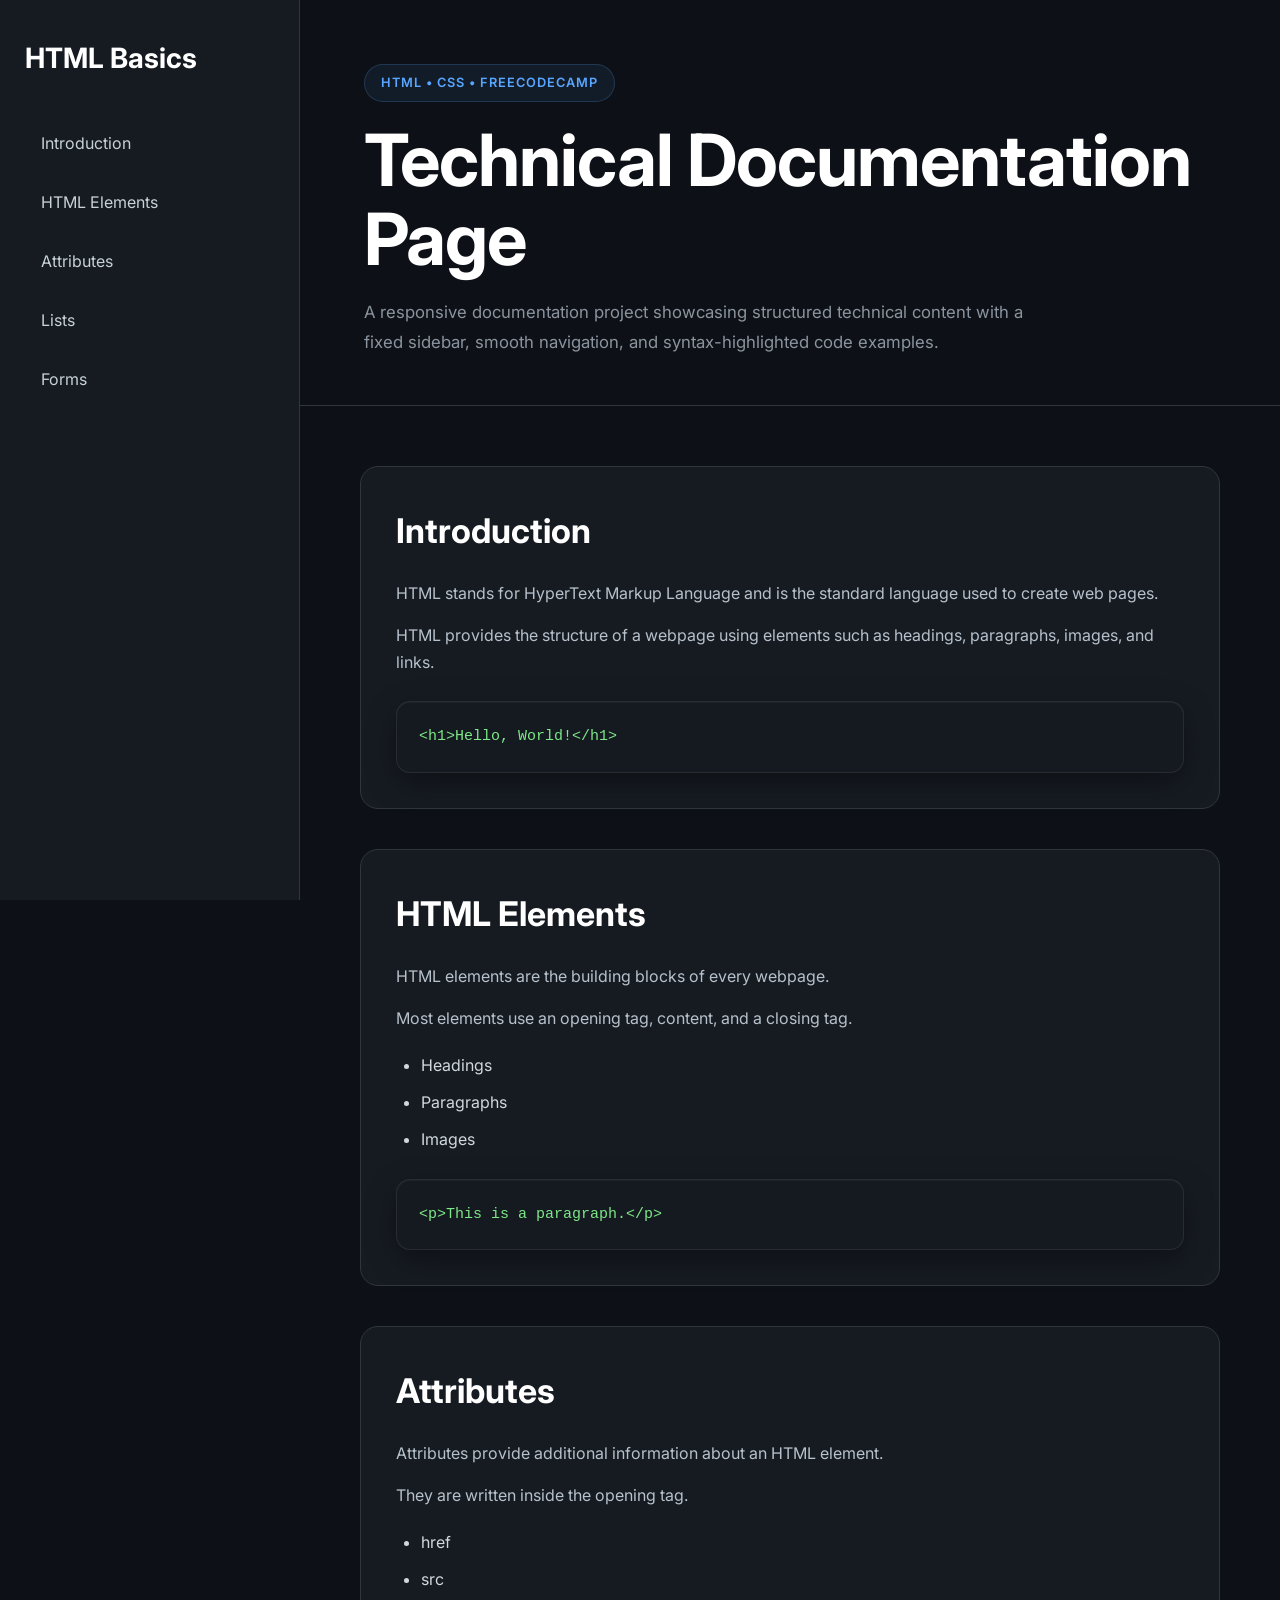
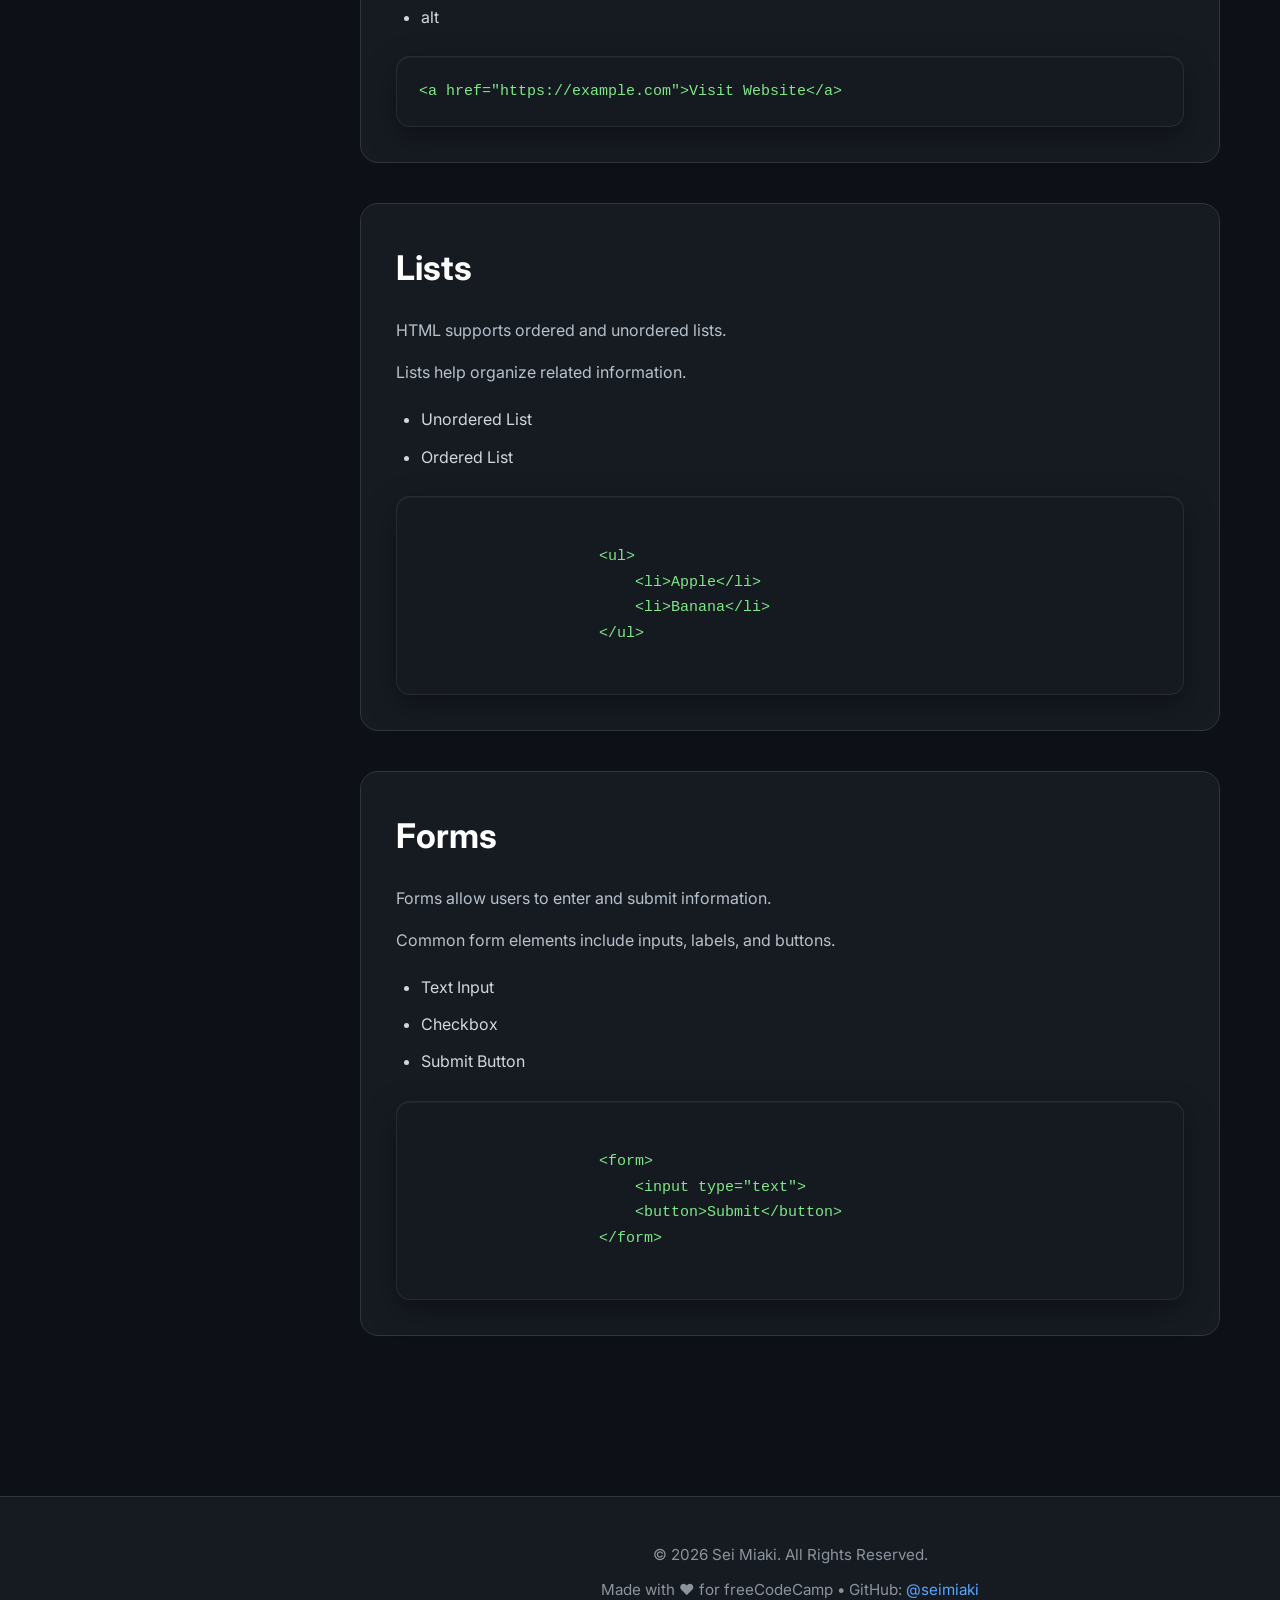
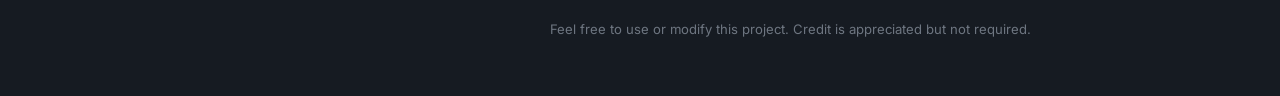
==== technical-documentation-page/index.html @ f3663343 "feat: finalized technical documentation page project" ====
<!DOCTYPE html>
<html lang="en">

    <head>
        <title>Technical Documentation Page</title>
        <meta charset="UTF-8">
        <meta name="description" content="A responsive technical documentation page built with HTML and CSS for the freeCodeCamp Responsive Web Design Certification, featuring organized sections, smooth navigation, and code examples.">
        <meta name="viewport" content="width=device-width, initial-scale=1.0">
        <meta name="author" content="Sei Miaki">

        <link rel="stylesheet" href="styles.css">
    </head>

    <body>

        <header class="hero">
    <span class="tag">HTML • CSS • freeCodeCamp</span>

    <h1>Technical Documentation Page</h1>

    <p class="subtitle">
        A responsive documentation project showcasing structured technical
        content with a fixed sidebar, smooth navigation, and syntax-highlighted
        code examples.
    </p>
        </header>

        <nav id="nav-bar">
            <header>HTML Basics</header>
            <a href="#introduction">Introduction</a>
            <a href="#html-elements">HTML Elements</a>
            <a href="#attributes">Attributes</a>
            <a href="#lists">Lists</a>
            <a href="#forms">Forms</a>
        </nav>

        <main id="main-doc">
            <section class="main-section">
                <header id="introduction">Introduction</header>
                <p>HTML stands for HyperText Markup Language and is the standard language used to create web pages.</p>
                <p>HTML provides the structure of a webpage using elements such as headings, paragraphs, images, and links.</p>
                <pre><code>&lt;h1&gt;Hello, World!&lt;/h1&gt;</code></pre>
            </section>   
            
            <section class="main-section">
                <header id="html-elements">HTML Elements</header>
                <p>HTML elements are the building blocks of every webpage.</p>
                <p>Most elements use an opening tag, content, and a closing tag.</p>
                <ul>
                    <li>Headings</li>
                    <li>Paragraphs</li>
                    <li>Images</li>
                </ul>
                <pre><code>&lt;p&gt;This is a paragraph.&lt;/p&gt;</code></pre>
            </section>    

            <section class="main-section">
                <header id="attributes">Attributes</header>
                <p>Attributes provide additional information about an HTML element.</p>
                <p>They are written inside the opening tag.</p>
                <ul>
                    <li>href</li>
                    <li>src</li>
                    <li>alt</li>
                </ul>
                <pre><code>&lt;a href="https://example.com"&gt;Visit Website&lt;/a&gt;</code></pre>
            </section>  

            <section class="main-section">
                <header id="lists">Lists</header>
                <p>HTML supports ordered and unordered lists.</p>
                <p>Lists help organize related information.</p>
                <ul>
                    <li>Unordered List</li>
                    <li>Ordered List</li>
                </ul>
                <pre><code>
                    &lt;ul&gt;
                        &lt;li&gt;Apple&lt;/li&gt;
                        &lt;li&gt;Banana&lt;/li&gt;
                    &lt;/ul&gt;
                </code></pre>
            </section>  

            <section class="main-section">
                <header id="forms">Forms</header>
                <p>Forms allow users to enter and submit information.</p>
                <p>Common form elements include inputs, labels, and buttons.</p>
                <ul>
                    <li>Text Input</li>
                    <li>Checkbox</li>
                    <li>Submit Button</li>
                </ul>
                <pre><code>
                    &lt;form&gt;
                        &lt;input type="text"&gt;
                        &lt;button&gt;Submit&lt;/button&gt;
                    &lt;/form&gt;
                </code></pre>
            </section>  
        </main>
    
        <footer class="footer">
        <p>© 2026 Sei Miaki. All Rights Reserved.</p>
        <p>
            Made with ❤️ for freeCodeCamp • GitHub:
            <a href="https://github.com/seimiaki" target="_blank">@seimiaki</a>
        </p>
        <p class="small">
            Feel free to use or modify this project. Credit is appreciated but not required.
        </p>
    </footer>

    </body>
</html>
---- technical-documentation-page/styles.css ----
/* =========================================
    FONT
========================================= */

@import url('https://fonts.googleapis.com/css2?family=Inter:wght@400;500;600;700&display=swap');


/* =========================================
   GLOBAL STYLES
========================================= */

* {
    margin: 0;
    padding: 0;
    box-sizing: border-box;
}

html {
    scroll-behavior: smooth;
}

body {
    display: flex;
    flex-wrap: wrap;

    font-family: "Inter", sans-serif;

    background: #0d1117;
    color: #e6edf3;

    line-height: 1.7;
}

/* =========================================
   HERO SECTION
========================================= */

.hero {
    min-height: 28vh;

    display: flex;
    flex-direction: column;
    justify-content: center;

    margin-left: 300px;
    padding: 4rem 4rem 3rem;

    border-bottom: 1px solid #30363d;
}

.tag {
    display: inline-block;
    width: fit-content;

    margin-bottom: 18px;
    padding: .45rem 1rem;

    background: rgba(88, 166, 255, .08);

    border: 1px solid rgba(88, 166, 255, .2);
    border-radius: 999px;

    color: #58a6ff;

    font-size: .8rem;
    font-weight: 600;

    letter-spacing: 1px;
    text-transform: uppercase;
}

.hero h1 {
    margin: 0;

    color: #ffffff;

    font-size: clamp(3rem, 6vw, 4.5rem);
    font-weight: 700;

    line-height: 1.1;
    letter-spacing: -1px;
}

.subtitle {
    max-width: 680px;

    margin-top: 18px;

    color: #8b949e;

    font-size: 1.05rem;
    line-height: 1.8;
}


/* =========================================
   HERO RESPONSIVE
========================================= */

@media (max-width: 850px) {

    .hero {
        margin-left: 0;

        min-height: auto;

        align-items: center;
        text-align: center;

        padding: 3rem 1.5rem 2.5rem;
    }

    .subtitle {
        max-width: 100%;
    }

}

/* =========================================
   SIDEBAR
========================================= */

#nav-bar {
    position: fixed;
    top: 0;
    left: 0;

    width: 300px;
    height: 100vh;

    padding: 35px 25px;

    background: #161b22;
    border-right: 1px solid #30363d;
}

#nav-bar header {
    font-size: 28px;
    font-weight: 700;

    color: white;

    margin-bottom: 35px;
}

#nav-bar a {
    display: block;

    padding: 12px 16px;
    margin-bottom: 8px;

    text-decoration: none;

    color: #c9d1d9;

    border-radius: 10px;

    transition: .25s;
}

#nav-bar a:hover {
    background: rgba(88, 166, 255, .12);
    color: #58a6ff;
}


/* =========================================
   MAIN CONTENT
========================================= */

#main-doc {
    flex: 1;

    margin-left: 300px;
    padding: 60px;
}


/* =========================================
   SECTIONS
========================================= */

.main-section {
    margin-bottom: 40px;
    padding: 35px;

    background: #161b22;

    border: 1px solid #30363d;
    border-radius: 18px;

    transition: .25s;
}

.main-section:hover {
    transform: translateY(-2px);
    border-color: #58a6ff55;
}

.main-section header {
    margin-bottom: 20px;

    font-size: 34px;
    font-weight: 700;

    color: white;
}

.main-section p {
    margin-bottom: 15px;
    color: #b7c1cb;
}


/* =========================================
   LISTS
========================================= */

ul {
    margin: 20px 0 25px 25px;
}

li {
    margin-bottom: 10px;
    color: #d0d7de;
}


/* =========================================
   CODE BLOCKS
========================================= */

pre {
    margin-top: 25px;
    padding: 22px;

    overflow-x: auto;

    background: rgba(22, 27, 34, .75);

    backdrop-filter: blur(18px);

    border: 1px solid rgba(255, 255, 255, .08);
    border-radius: 14px;

    box-shadow:
        0 10px 30px rgba(0, 0, 0, .35),
        inset 0 1px 0 rgba(255, 255, 255, .04);
}

code {
    font-family: Consolas, monospace;
    font-size: 15px;

    color: #7ee787;
}


/* =========================================
   SCROLLBAR
========================================= */

::-webkit-scrollbar {
    width: 10px;
}

::-webkit-scrollbar-track {
    background: #0d1117;
}

::-webkit-scrollbar-thumb {
    background: #30363d;
    border-radius: 20px;
}

::-webkit-scrollbar-thumb:hover {
    background: #58a6ff;
}


/* =========================================
   FOOTER
========================================= */

.footer {
    flex-basis: 100%;

    margin-top: 60px;
    padding: 45px 20px 45px 320px;

    text-align: center;

    background: #161b22;

    border-top: 1px solid #30363d;

    color: #8b949e;
}

.footer p {
    margin-bottom: 10px;
    font-size: .95rem;
}

.footer a {
    color: #58a6ff;
    text-decoration: none;

    transition: color .25s;
}

.footer a:hover {
    color: #79c0ff;
    text-decoration: underline;
}

.footer .small {
    margin-top: 15px;

    font-size: .82rem;

    color: #6e7681;
}


/* =========================================
   RESPONSIVE / MOBILE
========================================= */

@media (max-width: 850px) {

    body {
        flex-direction: column;
    }

    #nav-bar {
        position: relative;

        display: flex;
        align-items: center;
        gap: 10px;

        width: 100%;
        height: auto;

        overflow-x: auto;

        padding: 15px;

        white-space: nowrap;

        border-right: none;
        border-bottom: 1px solid #30363d;
    }

    #nav-bar header {
        display: none;
    }

    #nav-bar a {
        margin: 0;
        flex-shrink: 0;
    }

    #main-doc {
        margin-left: 0;
        padding: 25px;
    }

    .footer {
        margin-top: 40px;
        padding: 35px 20px;
    }
}
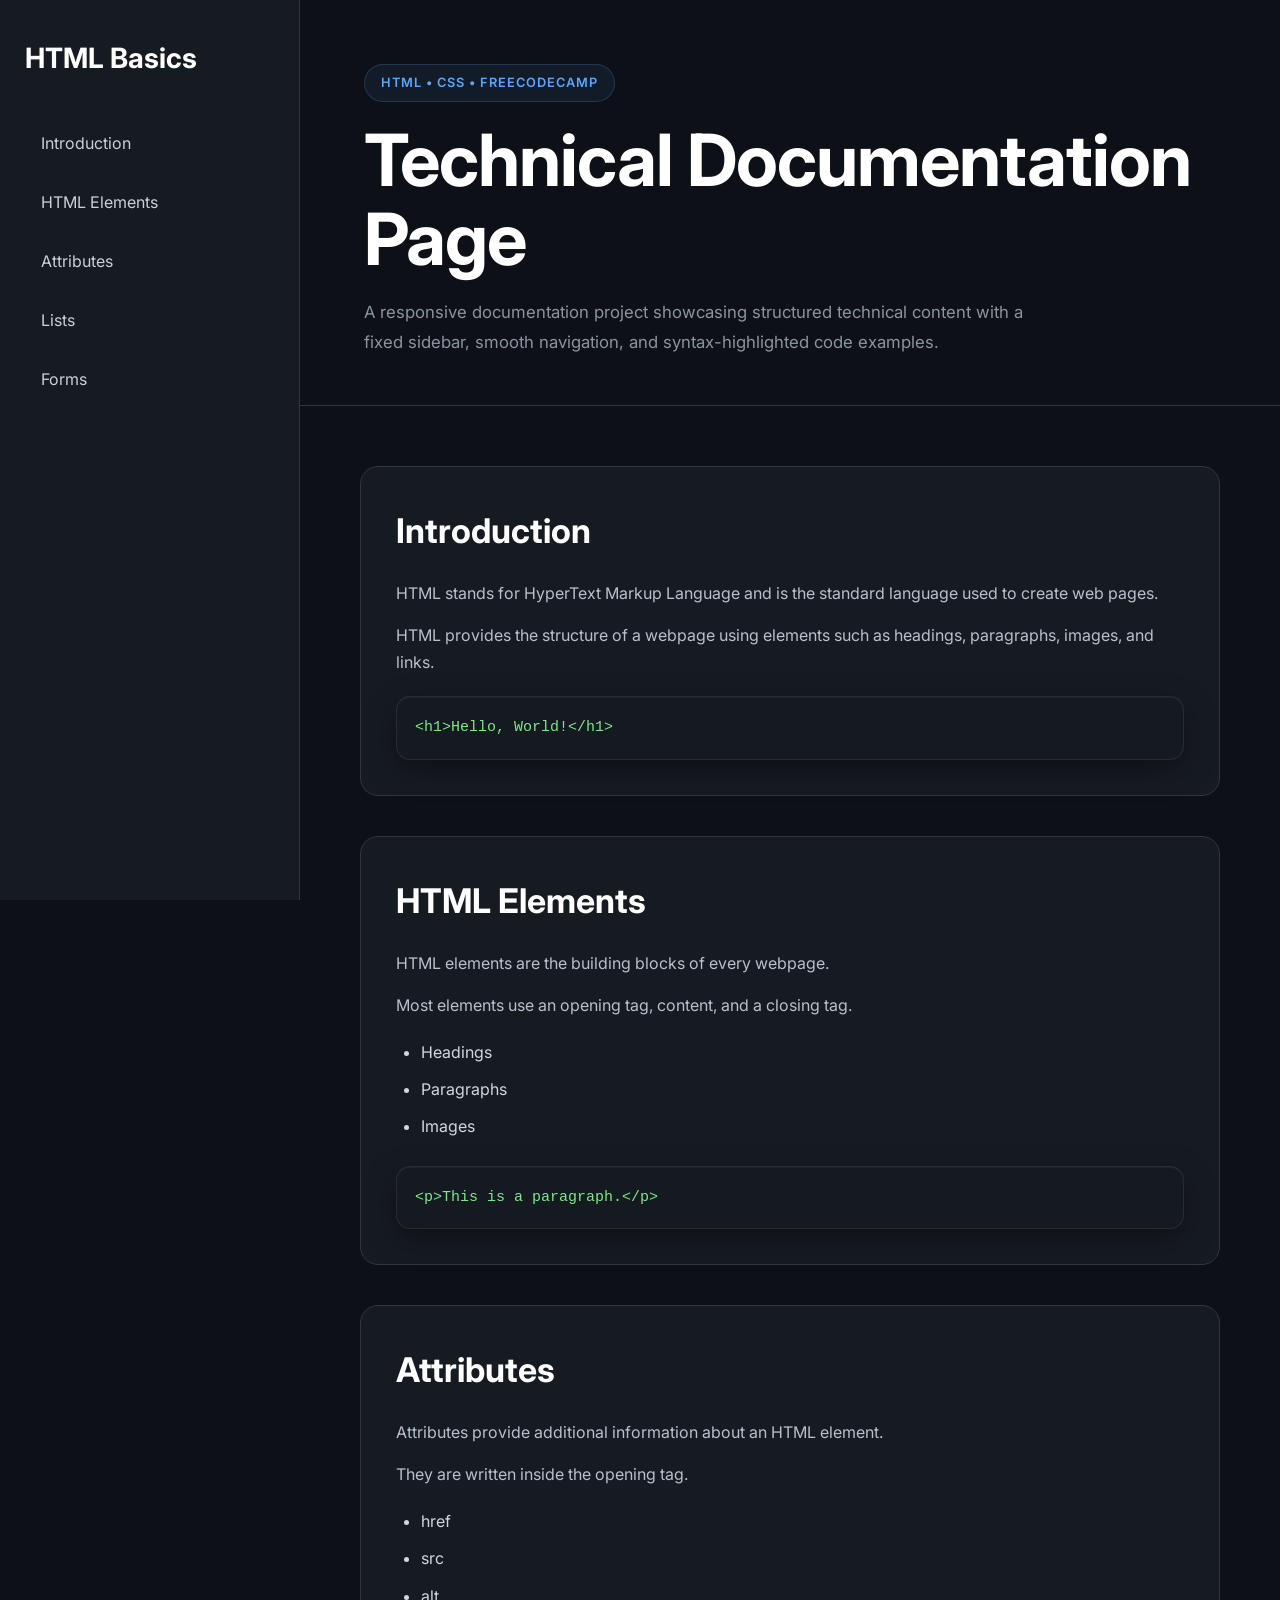
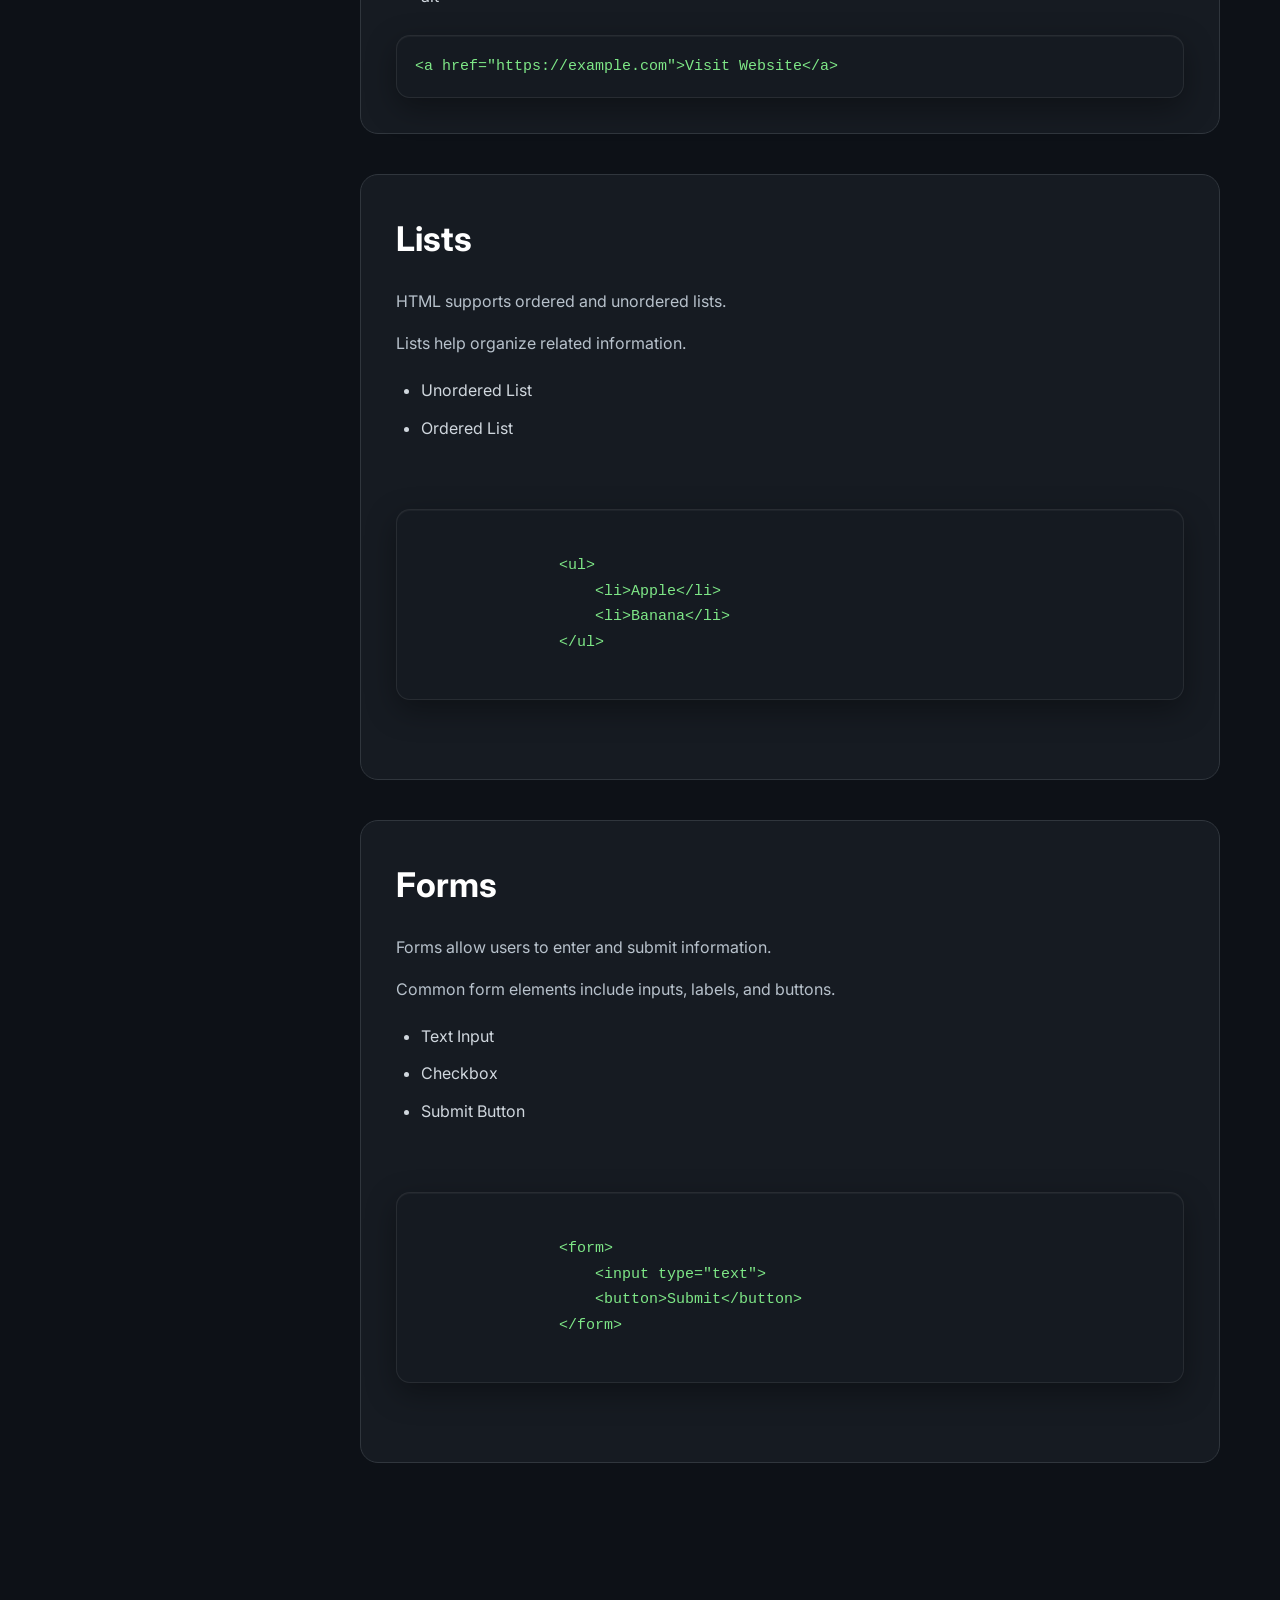
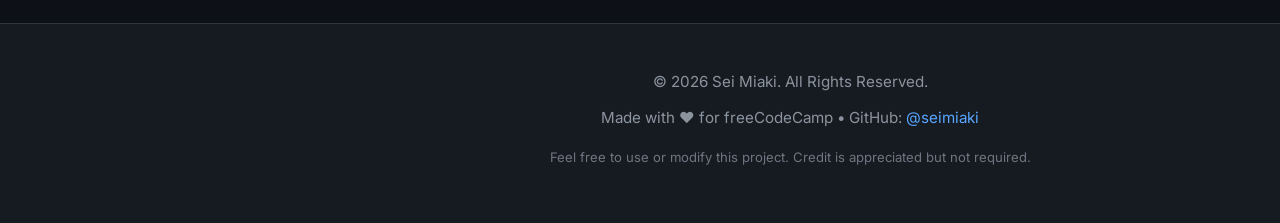
==== commit b423b462: "fix: resolve FCC test issues and add preview images" ====
--- a/technical-documentation-page/index.html
+++ b/technical-documentation-page/index.html
@@ -8,108 +8,131 @@
         <meta name="viewport" content="width=device-width, initial-scale=1.0">
         <meta name="author" content="Sei Miaki">
 
-        <link rel="stylesheet" href="styles.css">
+    <link rel="stylesheet" href="styles.css">
     </head>
 
     <body>
 
         <header class="hero">
-    <span class="tag">HTML • CSS • freeCodeCamp</span>
+            <span class="tag">HTML • CSS • freeCodeCamp</span>
 
-    <h1>Technical Documentation Page</h1>
+            <h1>Technical Documentation Page</h1>
 
-    <p class="subtitle">
-        A responsive documentation project showcasing structured technical
-        content with a fixed sidebar, smooth navigation, and syntax-highlighted
-        code examples.
-    </p>
+            <p class="subtitle">
+                A responsive documentation project showcasing structured technical
+                content with a fixed sidebar, smooth navigation, and syntax-highlighted
+                code examples.
+            </p>
         </header>
 
-        <nav id="nav-bar">
+        <nav id="navbar">
             <header>HTML Basics</header>
-            <a href="#introduction">Introduction</a>
-            <a href="#html-elements">HTML Elements</a>
-            <a href="#attributes">Attributes</a>
-            <a href="#lists">Lists</a>
-            <a href="#forms">Forms</a>
+
+            <a class="nav-link" href="#Introduction">Introduction</a>
+            <a class="nav-link" href="#HTML_Elements">HTML Elements</a>
+            <a class="nav-link" href="#Attributes">Attributes</a>
+            <a class="nav-link" href="#Lists">Lists</a>
+            <a class="nav-link" href="#Forms">Forms</a>
         </nav>
 
         <main id="main-doc">
-            <section class="main-section">
-                <header id="introduction">Introduction</header>
-                <p>HTML stands for HyperText Markup Language and is the standard language used to create web pages.</p>
-                <p>HTML provides the structure of a webpage using elements such as headings, paragraphs, images, and links.</p>
-                <pre><code>&lt;h1&gt;Hello, World!&lt;/h1&gt;</code></pre>
-            </section>   
-            
-            <section class="main-section">
-                <header id="html-elements">HTML Elements</header>
-                <p>HTML elements are the building blocks of every webpage.</p>
-                <p>Most elements use an opening tag, content, and a closing tag.</p>
-                <ul>
-                    <li>Headings</li>
-                    <li>Paragraphs</li>
-                    <li>Images</li>
-                </ul>
-                <pre><code>&lt;p&gt;This is a paragraph.&lt;/p&gt;</code></pre>
-            </section>    
 
-            <section class="main-section">
-                <header id="attributes">Attributes</header>
-                <p>Attributes provide additional information about an HTML element.</p>
-                <p>They are written inside the opening tag.</p>
-                <ul>
-                    <li>href</li>
-                    <li>src</li>
-                    <li>alt</li>
-                </ul>
-                <pre><code>&lt;a href="https://example.com"&gt;Visit Website&lt;/a&gt;</code></pre>
-            </section>  
+        <section class="main-section" id="Introduction">
+            <header>Introduction</header>
 
-            <section class="main-section">
-                <header id="lists">Lists</header>
-                <p>HTML supports ordered and unordered lists.</p>
-                <p>Lists help organize related information.</p>
-                <ul>
-                    <li>Unordered List</li>
-                    <li>Ordered List</li>
-                </ul>
-                <pre><code>
-                    &lt;ul&gt;
-                        &lt;li&gt;Apple&lt;/li&gt;
-                        &lt;li&gt;Banana&lt;/li&gt;
-                    &lt;/ul&gt;
-                </code></pre>
-            </section>  
+            <p>HTML stands for HyperText Markup Language and is the standard language used to create web pages.</p>
+            <p>HTML provides the structure of a webpage using elements such as headings, paragraphs, images, and links.</p>
 
-            <section class="main-section">
-                <header id="forms">Forms</header>
-                <p>Forms allow users to enter and submit information.</p>
-                <p>Common form elements include inputs, labels, and buttons.</p>
-                <ul>
-                    <li>Text Input</li>
-                    <li>Checkbox</li>
-                    <li>Submit Button</li>
-                </ul>
-                <pre><code>
-                    &lt;form&gt;
-                        &lt;input type="text"&gt;
-                        &lt;button&gt;Submit&lt;/button&gt;
-                    &lt;/form&gt;
-                </code></pre>
-            </section>  
-        </main>
-    
-        <footer class="footer">
+            <code>&lt;h1&gt;Hello, World!&lt;/h1&gt;</code>
+        </section>
+
+        <section class="main-section" id="HTML_Elements">
+            <header>HTML Elements</header>
+
+            <p>HTML elements are the building blocks of every webpage.</p>
+            <p>Most elements use an opening tag, content, and a closing tag.</p>
+
+            <ul>
+                <li>Headings</li>
+                <li>Paragraphs</li>
+                <li>Images</li>
+            </ul>
+
+            <code>&lt;p&gt;This is a paragraph.&lt;/p&gt;</code>
+        </section>
+
+        <section class="main-section" id="Attributes">
+            <header>Attributes</header>
+
+            <p>Attributes provide additional information about an HTML element.</p>
+            <p>They are written inside the opening tag.</p>
+
+            <ul>
+                <li>href</li>
+                <li>src</li>
+                <li>alt</li>
+            </ul>
+
+            <code>&lt;a href="https://example.com"&gt;Visit Website&lt;/a&gt;</code>
+        </section>
+
+        <section class="main-section" id="Lists">
+            <header>Lists</header>
+
+            <p>HTML supports ordered and unordered lists.</p>
+            <p>Lists help organize related information.</p>
+
+            <ul>
+                <li>Unordered List</li>
+                <li>Ordered List</li>
+            </ul>
+
+            <pre>
+            <code>
+                &lt;ul&gt;
+                    &lt;li&gt;Apple&lt;/li&gt;
+                    &lt;li&gt;Banana&lt;/li&gt;
+                &lt;/ul&gt;
+            </code>
+            </pre>
+        </section>
+
+        <section class="main-section" id="Forms">
+            <header>Forms</header>
+
+            <p>Forms allow users to enter and submit information.</p>
+            <p>Common form elements include inputs, labels, and buttons.</p>
+
+            <ul>
+                <li>Text Input</li>
+                <li>Checkbox</li>
+                <li>Submit Button</li>
+            </ul>
+
+            <pre>
+            <code>
+                &lt;form&gt;
+                    &lt;input type="text"&gt;
+                    &lt;button&gt;Submit&lt;/button&gt;
+                &lt;/form&gt;
+            </code>
+            </pre>
+        </section>
+
+    </main>
+
+    <footer class="footer">
         <p>© 2026 Sei Miaki. All Rights Reserved.</p>
+
         <p>
             Made with ❤️ for freeCodeCamp • GitHub:
             <a href="https://github.com/seimiaki" target="_blank">@seimiaki</a>
         </p>
+
         <p class="small">
             Feel free to use or modify this project. Credit is appreciated but not required.
         </p>
     </footer>
 
-    </body>
+</body>
 </html>
--- a/technical-documentation-page/styles.css
+++ b/technical-documentation-page/styles.css
@@ -1,5 +1,5 @@
 /* =========================================
-    FONT
+   FONT
 ========================================= */
 
 @import url('https://fonts.googleapis.com/css2?family=Inter:wght@400;500;600;700&display=swap');
@@ -31,6 +31,7 @@
     line-height: 1.7;
 }
 
+
 /* =========================================
    HERO SECTION
 ========================================= */
@@ -94,33 +95,10 @@
 
 
 /* =========================================
-   HERO RESPONSIVE
-========================================= */
-
-@media (max-width: 850px) {
-
-    .hero {
-        margin-left: 0;
-
-        min-height: auto;
-
-        align-items: center;
-        text-align: center;
-
-        padding: 3rem 1.5rem 2.5rem;
-    }
-
-    .subtitle {
-        max-width: 100%;
-    }
-
-}
-
-/* =========================================
-   SIDEBAR
-========================================= */
-
-#nav-bar {
+   SIDEBAR (NAVBAR)
+========================================= */
+
+#navbar {
     position: fixed;
     top: 0;
     left: 0;
@@ -134,7 +112,7 @@
     border-right: 1px solid #30363d;
 }
 
-#nav-bar header {
+#navbar header {
     font-size: 28px;
     font-weight: 700;
 
@@ -143,7 +121,7 @@
     margin-bottom: 35px;
 }
 
-#nav-bar a {
+#navbar a {
     display: block;
 
     padding: 12px 16px;
@@ -158,7 +136,7 @@
     transition: .25s;
 }
 
-#nav-bar a:hover {
+#navbar a:hover {
     background: rgba(88, 166, 255, .12);
     color: #58a6ff;
 }
@@ -230,9 +208,11 @@
    CODE BLOCKS
 ========================================= */
 
-pre {
-    margin-top: 25px;
-    padding: 22px;
+code {
+    display: block;
+
+    padding: 18px;
+    margin-top: 20px;
 
     overflow-x: auto;
 
@@ -242,19 +222,17 @@
 
     border: 1px solid rgba(255, 255, 255, .08);
     border-radius: 14px;
+
+    color: #7ee787;
+
+    font-family: Consolas, monospace;
+    font-size: 15px;
 
     box-shadow:
         0 10px 30px rgba(0, 0, 0, .35),
         inset 0 1px 0 rgba(255, 255, 255, .04);
 }
 
-code {
-    font-family: Consolas, monospace;
-    font-size: 15px;
-
-    color: #7ee787;
-}
-
 
 /* =========================================
    SCROLLBAR
@@ -291,7 +269,6 @@
     text-align: center;
 
     background: #161b22;
-
     border-top: 1px solid #30363d;
 
     color: #8b949e;
@@ -305,8 +282,7 @@
 .footer a {
     color: #58a6ff;
     text-decoration: none;
-
-    transition: color .25s;
+    transition: .25s;
 }
 
 .footer a:hover {
@@ -316,9 +292,7 @@
 
 .footer .small {
     margin-top: 15px;
-
     font-size: .82rem;
-
     color: #6e7681;
 }
 
@@ -333,16 +307,16 @@
         flex-direction: column;
     }
 
-    #nav-bar {
+    #navbar {
         position: relative;
+
+        width: 100%;
+        height: auto;
 
         display: flex;
         align-items: center;
         gap: 10px;
 
-        width: 100%;
-        height: auto;
-
         overflow-x: auto;
 
         padding: 15px;
@@ -353,11 +327,11 @@
         border-bottom: 1px solid #30363d;
     }
 
-    #nav-bar header {
+    #navbar header {
         display: none;
     }
 
-    #nav-bar a {
+    #navbar a {
         margin: 0;
         flex-shrink: 0;
     }
@@ -367,8 +341,20 @@
         padding: 25px;
     }
 
+    .hero {
+        margin-left: 0;
+
+        text-align: center;
+        align-items: center;
+
+        padding: 3rem 1.5rem 2.5rem;
+    }
+
+    .subtitle {
+        max-width: 100%;
+    }
+
     .footer {
-        margin-top: 40px;
         padding: 35px 20px;
     }
 }
